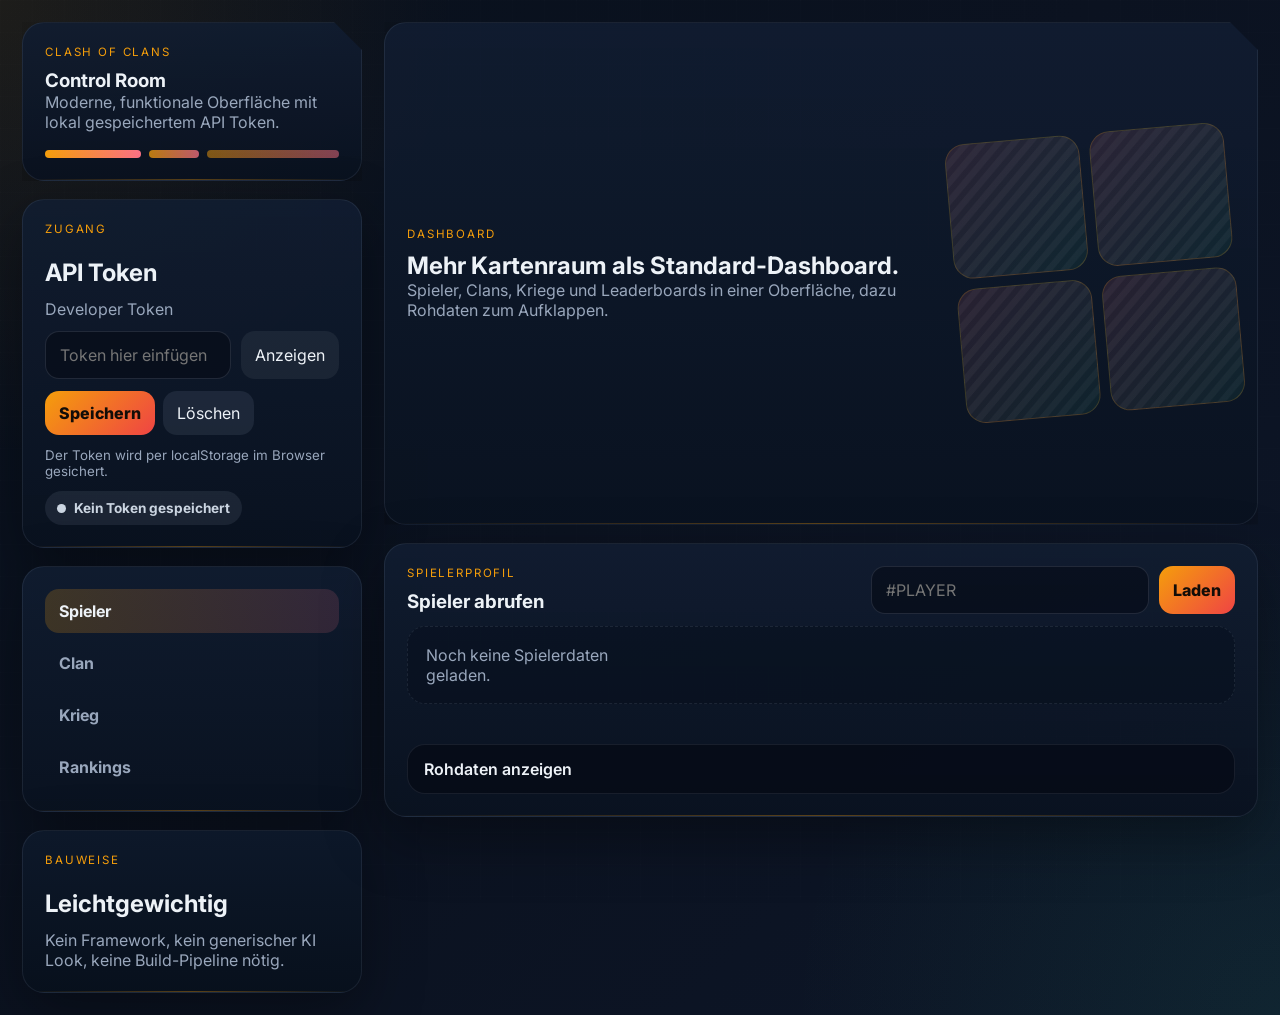
==== coc-dashboard/index.html @ 5ee80ce0 "Add files via upload" ====
<!doctype html>
<html lang="de">
<head>
  <meta charset="UTF-8" />
  <meta name="viewport" content="width=device-width, initial-scale=1.0" />
  <title>Clash Control Room</title>
  <link rel="preconnect" href="https://fonts.googleapis.com">
  <link rel="preconnect" href="https://fonts.gstatic.com" crossorigin>
  <link href="https://fonts.googleapis.com/css2?family=Inter:wght@400;500;600;700;800&display=swap" rel="stylesheet">
  <link rel="stylesheet" href="styles.css" />
</head>
<body>
  <div class="shell">
    <aside class="sidebar">
      <section class="panel cut brand">
        <div class="eyebrow">Clash of Clans</div>
        <h1>Control Room</h1>
        <p>Moderne, funktionale Oberfläche mit lokal gespeichertem API Token.</p>
        <div class="stripes"><span></span><span></span><span></span></div>
      </section>

      <section class="panel block">
        <div class="eyebrow">Zugang</div>
        <h2>API Token</h2>
        <label for="tokenInput">Developer Token</label>
        <div class="row">
          <input id="tokenInput" type="password" placeholder="Token hier einfügen" autocomplete="off">
          <button id="toggleTokenBtn" class="btn ghost" type="button">Anzeigen</button>
        </div>
        <div class="row compact">
          <button id="saveTokenBtn" class="btn primary" type="button">Speichern</button>
          <button id="clearTokenBtn" class="btn secondary" type="button">Löschen</button>
        </div>
        <small>Der Token wird per localStorage im Browser gesichert.</small>
        <div id="tokenStatus" class="pill neutral">Kein Token gespeichert</div>
      </section>

      <nav class="panel nav">
        <button class="tab active" data-target="playerPanel" type="button">Spieler</button>
        <button class="tab" data-target="clanPanel" type="button">Clan</button>
        <button class="tab" data-target="warPanel" type="button">Krieg</button>
        <button class="tab" data-target="rankingsPanel" type="button">Rankings</button>
      </nav>

      <section class="panel block note">
        <div class="eyebrow">Bauweise</div>
        <h2>Leichtgewichtig</h2>
        <p>Kein Framework, kein generischer KI Look, keine Build-Pipeline nötig.</p>
      </section>
    </aside>

    <main class="main">
      <header class="panel cut hero">
        <div>
          <div class="eyebrow">Dashboard</div>
          <h2>Mehr Kartenraum als Standard-Dashboard.</h2>
          <p>Spieler, Clans, Kriege und Leaderboards in einer Oberfläche, dazu Rohdaten zum Aufklappen.</p>
        </div>
        <div class="hero-grid" aria-hidden="true"><span></span><span></span><span></span><span></span></div>
      </header>

      <div id="globalMessage" class="message hidden"></div>

      <section id="playerPanel" class="content active">
        <div class="panel block">
          <div class="toolbar">
            <div><div class="eyebrow">Spielerprofil</div><h3>Spieler abrufen</h3></div>
            <form id="playerForm" class="row formrow"><input id="playerTagInput" type="text" placeholder="#PLAYER"><button class="btn primary" type="submit">Laden</button></form>
          </div>
          <div id="playerSummary" class="grid empty">Noch keine Spielerdaten geladen.</div>
          <div id="playerDetails"></div>
          <details class="json"><summary>Rohdaten anzeigen</summary><pre id="playerJson">{}</pre></details>
        </div>
      </section>

      <section id="clanPanel" class="content">
        <div class="panel block">
          <div class="toolbar">
            <div><div class="eyebrow">Clanprofil</div><h3>Clan und Mitglieder</h3></div>
            <form id="clanForm" class="row formrow"><input id="clanTagInput" type="text" placeholder="#CLAN"><button class="btn primary" type="submit">Laden</button></form>
          </div>
          <div id="clanSummary" class="grid empty">Noch keine Claninfos geladen.</div>
          <div id="clanMembers"></div>
          <details class="json"><summary>Clan Rohdaten</summary><pre id="clanJson">{}</pre></details>
          <details class="json"><summary>Mitglieder Rohdaten</summary><pre id="membersJson">[]</pre></details>
        </div>
      </section>

      <section id="warPanel" class="content">
        <div class="panel block">
          <div class="toolbar">
            <div><div class="eyebrow">Kriegszentrale</div><h3>Current War und CWL Gruppe</h3></div>
            <form id="warForm" class="row formrow"><input id="warClanTagInput" type="text" placeholder="#CLAN"><button class="btn primary" type="submit">Laden</button></form>
          </div>
          <div id="warSummary" class="grid empty">Noch keine Kriegsdaten geladen.</div>
          <div id="warRoster"></div>
          <details class="json"><summary>Current War Rohdaten</summary><pre id="warJson">{}</pre></details>
          <details class="json"><summary>CWL Gruppe Rohdaten</summary><pre id="leagueGroupJson">{}</pre></details>
        </div>
      </section>

      <section id="rankingsPanel" class="content">
        <div class="panel block">
          <div class="toolbar">
            <div><div class="eyebrow">Leaderboards</div><h3>Standorte und Rankings</h3></div>
            <div class="row formrow">
              <select id="locationSelect"></select>
              <button id="loadRankingsBtn" class="btn primary" type="button">Laden</button>
            </div>
          </div>
          <div class="dual">
            <section class="sub"><h4>Spieler Ranking</h4><div id="playerRankings" class="empty">Noch keine Rankingdaten geladen.</div></section>
            <section class="sub"><h4>Clan Ranking</h4><div id="clanRankings" class="empty">Noch keine Rankingdaten geladen.</div></section>
          </div>
          <details class="json"><summary>Locations Rohdaten</summary><pre id="locationsJson">[]</pre></details>
          <details class="json"><summary>Player Rankings Rohdaten</summary><pre id="playerRankingsJson">[]</pre></details>
          <details class="json"><summary>Clan Rankings Rohdaten</summary><pre id="clanRankingsJson">[]</pre></details>
        </div>
      </section>
    </main>
  </div>
  <script src="app.js"></script>
</body>
</html>
---- coc-dashboard/styles.css ----
:root {
  --bg:#0b1220; --panel:#101a2b; --panel2:#111d31; --text:#edf2f7; --muted:#99a7bc; --line:rgba(148,163,184,.12);
  --amber:#f59e0b; --rose:#fb7185; --mint:#34d399; --radius:22px; --shadow:0 20px 60px rgba(0,0,0,.35);
}
*{box-sizing:border-box} html,body{margin:0;min-height:100%;font-family:Inter,system-ui,sans-serif;color:var(--text);background:
radial-gradient(circle at top left, rgba(245,158,11,.09), transparent 28%),
radial-gradient(circle at bottom right, rgba(52,211,153,.08), transparent 30%),
linear-gradient(135deg, #08101c 0%, #0b1220 48%, #0d1628 100%)}
body::before{content:'';position:fixed;inset:0;pointer-events:none;opacity:.5;background-image:linear-gradient(rgba(255,255,255,.02) 1px, transparent 1px),linear-gradient(90deg, rgba(255,255,255,.02) 1px, transparent 1px);background-size:32px 32px}
button,input,select{font:inherit} button{cursor:pointer}
.shell{display:grid;grid-template-columns:340px minmax(0,1fr);gap:22px;padding:22px}
.sidebar{position:sticky;top:22px;align-self:start;display:grid;gap:18px}.main{display:grid;gap:18px;min-width:0}
.panel{position:relative;background:linear-gradient(180deg, rgba(17,29,49,.9), rgba(10,18,32,.94));border:1px solid var(--line);border-radius:var(--radius);box-shadow:var(--shadow);overflow:hidden}
.panel::after{content:'';position:absolute;left:0;right:0;bottom:0;height:1px;background:linear-gradient(90deg, transparent, rgba(245,158,11,.35), transparent)}
.cut{clip-path:polygon(0 0, calc(100% - 28px) 0, 100% 28px, 100% 100%, 0 100%)}
.block,.hero,.brand,.nav{padding:22px}.eyebrow{text-transform:uppercase;letter-spacing:.16em;font-size:.72rem;color:var(--amber);margin-bottom:10px} h1,h2,h3,h4,p{margin:0}
p,small,label,.empty,.ranking-name span,.metric-label{color:var(--muted)} .block{display:grid;gap:12px}
.row{display:flex;gap:10px}.compact{gap:8px}.formrow{align-items:stretch}
input,select{width:100%;border:1px solid rgba(148,163,184,.18);border-radius:14px;background:rgba(7,13,25,.72);color:var(--text);padding:13px 14px;outline:none}
input:focus,select:focus{border-color:rgba(245,158,11,.45);box-shadow:0 0 0 4px rgba(245,158,11,.12)}
.btn,.tab{border:none;border-radius:14px;padding:12px 14px;transition:.15s transform ease,.15s background ease}.btn:hover,.tab:hover{transform:translateY(-1px)}
.btn.primary{background:linear-gradient(135deg,var(--amber),#ef4444);color:#120d08;font-weight:800}.btn.secondary{background:rgba(148,163,184,.12);color:var(--text)}.btn.ghost{background:rgba(255,255,255,.06);color:var(--text);white-space:nowrap}
.pill{display:inline-flex;align-items:center;gap:8px;width:fit-content;padding:9px 12px;border-radius:999px;font-size:.85rem;font-weight:700}.pill::before{content:'';width:9px;height:9px;border-radius:50%;background:currentColor}.pill.neutral{color:#cbd5e1;background:rgba(148,163,184,.12)}.pill.success{color:#5eead4;background:rgba(16,185,129,.16)}
.nav{display:grid;gap:8px}.tab{text-align:left;background:transparent;color:var(--muted);font-weight:700}.tab.active{background:linear-gradient(90deg, rgba(245,158,11,.2), rgba(251,113,133,.15));color:var(--text)}
.note{background:linear-gradient(180deg, rgba(14,25,43,.92), rgba(8,16,28,.94))}.brand p{max-width:28ch}.stripes{display:flex;gap:8px;margin-top:18px}.stripes span{display:block;height:8px;border-radius:999px;background:linear-gradient(90deg,var(--amber),var(--rose))}.stripes span:nth-child(1){width:35%}.stripes span:nth-child(2){width:18%;opacity:.75}.stripes span:nth-child(3){width:48%;opacity:.5}
.hero{display:grid;grid-template-columns:minmax(0,1.4fr) 280px;gap:20px;align-items:center}.hero-grid{display:grid;grid-template-columns:repeat(2,1fr);gap:10px;transform:rotate(-5deg)}.hero-grid span{aspect-ratio:1;border-radius:20px;border:1px solid rgba(245,158,11,.18);background:linear-gradient(135deg, rgba(251,113,133,.12), rgba(52,211,153,.08)), repeating-linear-gradient(135deg, rgba(255,255,255,.04) 0 6px, transparent 6px 12px)}
.message{border-radius:16px;border:1px solid rgba(245,158,11,.2);background:rgba(15,23,42,.92);padding:14px 16px}.message.hidden{display:none}.message.error{border-color:rgba(244,63,94,.25)}.message.success{border-color:rgba(16,185,129,.25)}
.content{display:none}.content.active{display:block}.toolbar{display:flex;justify-content:space-between;gap:16px;align-items:start}
.grid{display:grid;grid-template-columns:repeat(4,minmax(0,1fr));gap:12px}.metric{padding:16px;border-radius:18px;background:linear-gradient(180deg, rgba(255,255,255,.03), rgba(255,255,255,.01));border:1px solid rgba(148,163,184,.12)}.metric strong{font-size:1.12rem;line-height:1.3}.metric-label{display:block;font-size:.82rem;margin-bottom:8px}.empty{padding:18px;border-radius:18px;background:rgba(7,13,25,.4);border:1px dashed rgba(148,163,184,.14)}
.info{display:grid;gap:12px;margin-top:18px}.card{background:rgba(7,13,25,.42);border:1px solid rgba(148,163,184,.12);border-radius:18px;padding:16px}.card ul{margin:10px 0 0;padding-left:18px}.card li+li{margin-top:6px}
.table{margin-top:18px;border:1px solid rgba(148,163,184,.12);border-radius:18px;overflow:hidden}.thead,.tr{display:grid;grid-template-columns:86px 1.2fr .8fr .6fr .6fr;gap:12px;padding:12px 14px}.thead{background:rgba(255,255,255,.04);font-size:.82rem;color:var(--muted)}.tr{border-top:1px solid rgba(148,163,184,.08)}.badge{display:inline-flex;align-items:center;justify-content:center;min-width:52px;padding:6px 10px;border-radius:999px;background:rgba(245,158,11,.14);color:#ffd48a;font-weight:700}
.dual{display:grid;grid-template-columns:repeat(2,minmax(0,1fr));gap:16px}.sub{background:rgba(7,13,25,.42);border:1px solid rgba(148,163,184,.12);border-radius:18px;padding:16px}.sub h4{margin-bottom:12px}.ranking-list{display:grid;gap:10px}.ranking{display:grid;grid-template-columns:64px 1fr auto;gap:12px;align-items:center;padding:12px 14px;border-radius:16px;background:rgba(255,255,255,.03);border:1px solid rgba(148,163,184,.08)}.ranking-value{text-align:right;font-weight:700}.ranking-name strong{display:block}
.json{margin-top:16px;border-radius:18px;background:rgba(6,10,20,.66);border:1px solid rgba(148,163,184,.12);overflow:hidden}.json summary{list-style:none;cursor:pointer;padding:14px 16px;font-weight:600}.json summary::-webkit-details-marker{display:none}pre{margin:0;padding:0 16px 16px;white-space:pre-wrap;word-break:break-word;color:#cbd5e1;font-size:.84rem}
.hidden{display:none!important}
@media (max-width:1200px){.shell{grid-template-columns:1fr}.sidebar{position:static}.hero{grid-template-columns:1fr}}
@media (max-width:820px){.grid,.dual{grid-template-columns:1fr}.toolbar,.row{flex-direction:column}.thead,.tr{grid-template-columns:repeat(2,minmax(0,1fr))}}
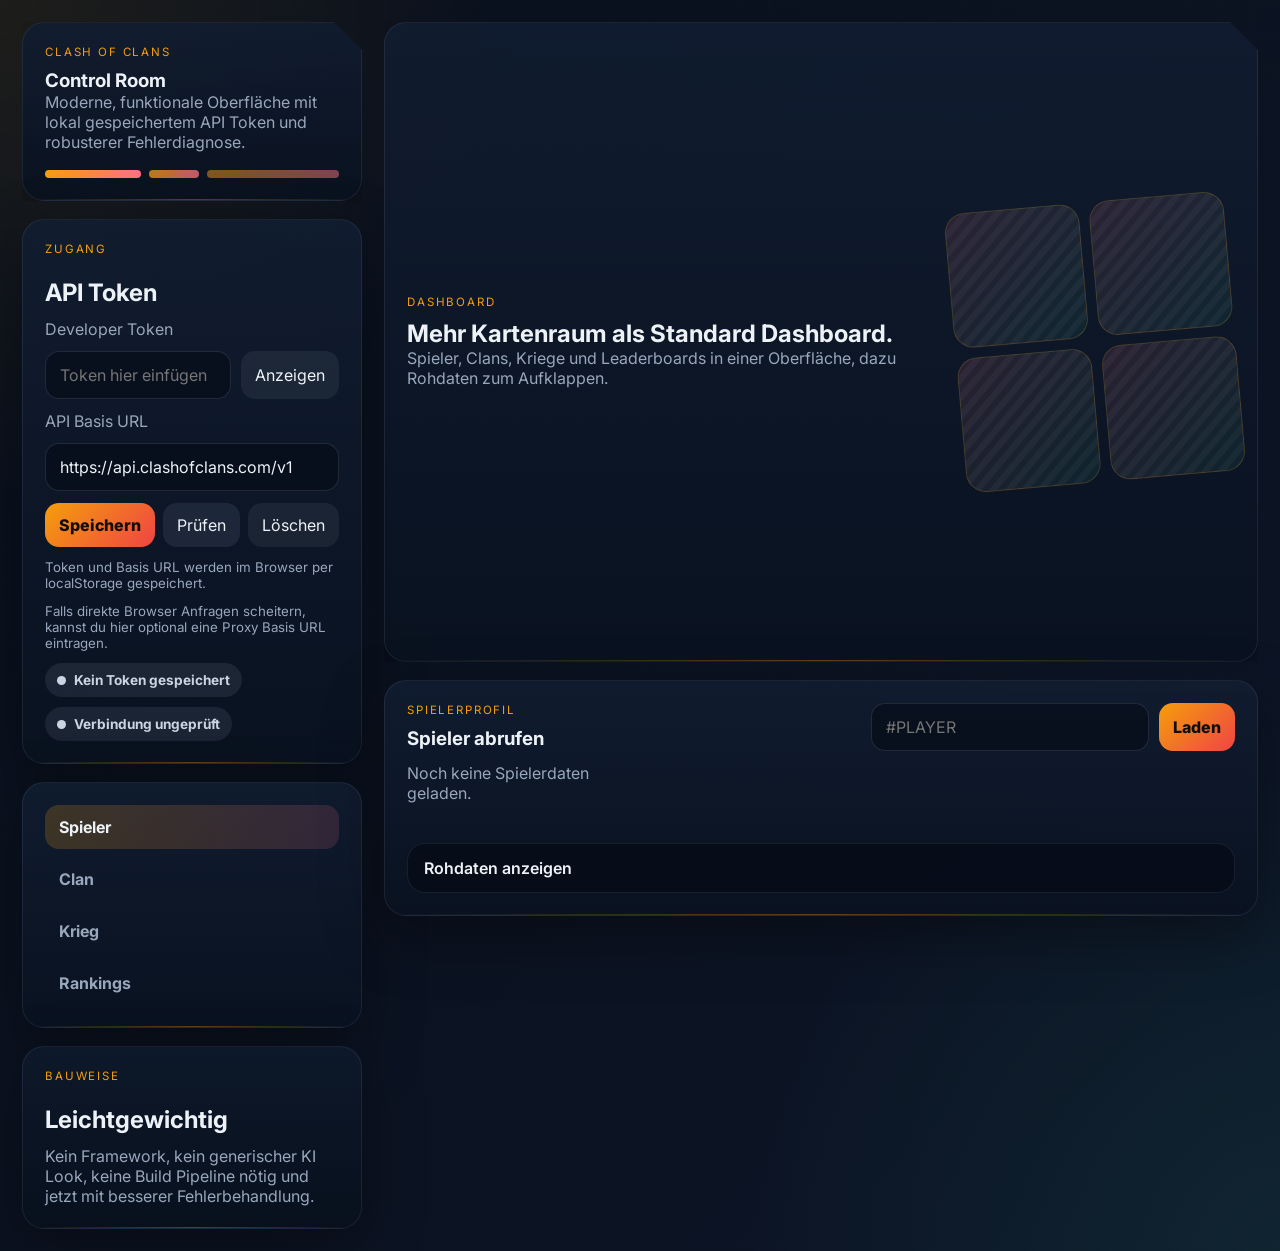
==== commit 35de3215: "Add files via upload" ====
--- a/coc-dashboard/index.html
+++ b/coc-dashboard/index.html
@@ -15,7 +15,7 @@
       <section class="panel cut brand">
         <div class="eyebrow">Clash of Clans</div>
         <h1>Control Room</h1>
-        <p>Moderne, funktionale Oberfläche mit lokal gespeichertem API Token.</p>
+        <p>Moderne, funktionale Oberfläche mit lokal gespeichertem API Token und robusterer Fehlerdiagnose.</p>
         <div class="stripes"><span></span><span></span><span></span></div>
       </section>
 
@@ -23,16 +23,27 @@
         <div class="eyebrow">Zugang</div>
         <h2>API Token</h2>
         <label for="tokenInput">Developer Token</label>
-        <div class="row">
+        <div class="row split-row">
           <input id="tokenInput" type="password" placeholder="Token hier einfügen" autocomplete="off">
           <button id="toggleTokenBtn" class="btn ghost" type="button">Anzeigen</button>
         </div>
-        <div class="row compact">
+
+        <label for="apiBaseInput">API Basis URL</label>
+        <input id="apiBaseInput" type="text" placeholder="https://api.clashofclans.com/v1" autocomplete="off">
+
+        <div class="row compact action-grid">
           <button id="saveTokenBtn" class="btn primary" type="button">Speichern</button>
-          <button id="clearTokenBtn" class="btn secondary" type="button">Löschen</button>
+          <button id="validateTokenBtn" class="btn secondary" type="button">Prüfen</button>
+          <button id="clearTokenBtn" class="btn ghost" type="button">Löschen</button>
         </div>
-        <small>Der Token wird per localStorage im Browser gesichert.</small>
-        <div id="tokenStatus" class="pill neutral">Kein Token gespeichert</div>
+
+        <small>Token und Basis URL werden im Browser per localStorage gespeichert.</small>
+        <small>Falls direkte Browser Anfragen scheitern, kannst du hier optional eine Proxy Basis URL eintragen.</small>
+
+        <div class="status-stack">
+          <div id="tokenStatus" class="pill neutral">Kein Token gespeichert</div>
+          <div id="connectionStatus" class="pill neutral">Verbindung ungeprüft</div>
+        </div>
       </section>
 
       <nav class="panel nav">
@@ -45,7 +56,7 @@
       <section class="panel block note">
         <div class="eyebrow">Bauweise</div>
         <h2>Leichtgewichtig</h2>
-        <p>Kein Framework, kein generischer KI Look, keine Build-Pipeline nötig.</p>
+        <p>Kein Framework, kein generischer KI Look, keine Build Pipeline nötig und jetzt mit besserer Fehlerbehandlung.</p>
       </section>
     </aside>
 
@@ -53,7 +64,7 @@
       <header class="panel cut hero">
         <div>
           <div class="eyebrow">Dashboard</div>
-          <h2>Mehr Kartenraum als Standard-Dashboard.</h2>
+          <h2>Mehr Kartenraum als Standard Dashboard.</h2>
           <p>Spieler, Clans, Kriege und Leaderboards in einer Oberfläche, dazu Rohdaten zum Aufklappen.</p>
         </div>
         <div class="hero-grid" aria-hidden="true"><span></span><span></span><span></span><span></span></div>
--- a/coc-dashboard/styles.css
+++ b/coc-dashboard/styles.css
@@ -1,36 +1,382 @@
 :root {
-  --bg:#0b1220; --panel:#101a2b; --panel2:#111d31; --text:#edf2f7; --muted:#99a7bc; --line:rgba(148,163,184,.12);
-  --amber:#f59e0b; --rose:#fb7185; --mint:#34d399; --radius:22px; --shadow:0 20px 60px rgba(0,0,0,.35);
-}
-*{box-sizing:border-box} html,body{margin:0;min-height:100%;font-family:Inter,system-ui,sans-serif;color:var(--text);background:
-radial-gradient(circle at top left, rgba(245,158,11,.09), transparent 28%),
-radial-gradient(circle at bottom right, rgba(52,211,153,.08), transparent 30%),
-linear-gradient(135deg, #08101c 0%, #0b1220 48%, #0d1628 100%)}
-body::before{content:'';position:fixed;inset:0;pointer-events:none;opacity:.5;background-image:linear-gradient(rgba(255,255,255,.02) 1px, transparent 1px),linear-gradient(90deg, rgba(255,255,255,.02) 1px, transparent 1px);background-size:32px 32px}
-button,input,select{font:inherit} button{cursor:pointer}
-.shell{display:grid;grid-template-columns:340px minmax(0,1fr);gap:22px;padding:22px}
-.sidebar{position:sticky;top:22px;align-self:start;display:grid;gap:18px}.main{display:grid;gap:18px;min-width:0}
-.panel{position:relative;background:linear-gradient(180deg, rgba(17,29,49,.9), rgba(10,18,32,.94));border:1px solid var(--line);border-radius:var(--radius);box-shadow:var(--shadow);overflow:hidden}
-.panel::after{content:'';position:absolute;left:0;right:0;bottom:0;height:1px;background:linear-gradient(90deg, transparent, rgba(245,158,11,.35), transparent)}
-.cut{clip-path:polygon(0 0, calc(100% - 28px) 0, 100% 28px, 100% 100%, 0 100%)}
-.block,.hero,.brand,.nav{padding:22px}.eyebrow{text-transform:uppercase;letter-spacing:.16em;font-size:.72rem;color:var(--amber);margin-bottom:10px} h1,h2,h3,h4,p{margin:0}
-p,small,label,.empty,.ranking-name span,.metric-label{color:var(--muted)} .block{display:grid;gap:12px}
-.row{display:flex;gap:10px}.compact{gap:8px}.formrow{align-items:stretch}
-input,select{width:100%;border:1px solid rgba(148,163,184,.18);border-radius:14px;background:rgba(7,13,25,.72);color:var(--text);padding:13px 14px;outline:none}
-input:focus,select:focus{border-color:rgba(245,158,11,.45);box-shadow:0 0 0 4px rgba(245,158,11,.12)}
-.btn,.tab{border:none;border-radius:14px;padding:12px 14px;transition:.15s transform ease,.15s background ease}.btn:hover,.tab:hover{transform:translateY(-1px)}
-.btn.primary{background:linear-gradient(135deg,var(--amber),#ef4444);color:#120d08;font-weight:800}.btn.secondary{background:rgba(148,163,184,.12);color:var(--text)}.btn.ghost{background:rgba(255,255,255,.06);color:var(--text);white-space:nowrap}
-.pill{display:inline-flex;align-items:center;gap:8px;width:fit-content;padding:9px 12px;border-radius:999px;font-size:.85rem;font-weight:700}.pill::before{content:'';width:9px;height:9px;border-radius:50%;background:currentColor}.pill.neutral{color:#cbd5e1;background:rgba(148,163,184,.12)}.pill.success{color:#5eead4;background:rgba(16,185,129,.16)}
-.nav{display:grid;gap:8px}.tab{text-align:left;background:transparent;color:var(--muted);font-weight:700}.tab.active{background:linear-gradient(90deg, rgba(245,158,11,.2), rgba(251,113,133,.15));color:var(--text)}
-.note{background:linear-gradient(180deg, rgba(14,25,43,.92), rgba(8,16,28,.94))}.brand p{max-width:28ch}.stripes{display:flex;gap:8px;margin-top:18px}.stripes span{display:block;height:8px;border-radius:999px;background:linear-gradient(90deg,var(--amber),var(--rose))}.stripes span:nth-child(1){width:35%}.stripes span:nth-child(2){width:18%;opacity:.75}.stripes span:nth-child(3){width:48%;opacity:.5}
-.hero{display:grid;grid-template-columns:minmax(0,1.4fr) 280px;gap:20px;align-items:center}.hero-grid{display:grid;grid-template-columns:repeat(2,1fr);gap:10px;transform:rotate(-5deg)}.hero-grid span{aspect-ratio:1;border-radius:20px;border:1px solid rgba(245,158,11,.18);background:linear-gradient(135deg, rgba(251,113,133,.12), rgba(52,211,153,.08)), repeating-linear-gradient(135deg, rgba(255,255,255,.04) 0 6px, transparent 6px 12px)}
-.message{border-radius:16px;border:1px solid rgba(245,158,11,.2);background:rgba(15,23,42,.92);padding:14px 16px}.message.hidden{display:none}.message.error{border-color:rgba(244,63,94,.25)}.message.success{border-color:rgba(16,185,129,.25)}
-.content{display:none}.content.active{display:block}.toolbar{display:flex;justify-content:space-between;gap:16px;align-items:start}
-.grid{display:grid;grid-template-columns:repeat(4,minmax(0,1fr));gap:12px}.metric{padding:16px;border-radius:18px;background:linear-gradient(180deg, rgba(255,255,255,.03), rgba(255,255,255,.01));border:1px solid rgba(148,163,184,.12)}.metric strong{font-size:1.12rem;line-height:1.3}.metric-label{display:block;font-size:.82rem;margin-bottom:8px}.empty{padding:18px;border-radius:18px;background:rgba(7,13,25,.4);border:1px dashed rgba(148,163,184,.14)}
-.info{display:grid;gap:12px;margin-top:18px}.card{background:rgba(7,13,25,.42);border:1px solid rgba(148,163,184,.12);border-radius:18px;padding:16px}.card ul{margin:10px 0 0;padding-left:18px}.card li+li{margin-top:6px}
-.table{margin-top:18px;border:1px solid rgba(148,163,184,.12);border-radius:18px;overflow:hidden}.thead,.tr{display:grid;grid-template-columns:86px 1.2fr .8fr .6fr .6fr;gap:12px;padding:12px 14px}.thead{background:rgba(255,255,255,.04);font-size:.82rem;color:var(--muted)}.tr{border-top:1px solid rgba(148,163,184,.08)}.badge{display:inline-flex;align-items:center;justify-content:center;min-width:52px;padding:6px 10px;border-radius:999px;background:rgba(245,158,11,.14);color:#ffd48a;font-weight:700}
-.dual{display:grid;grid-template-columns:repeat(2,minmax(0,1fr));gap:16px}.sub{background:rgba(7,13,25,.42);border:1px solid rgba(148,163,184,.12);border-radius:18px;padding:16px}.sub h4{margin-bottom:12px}.ranking-list{display:grid;gap:10px}.ranking{display:grid;grid-template-columns:64px 1fr auto;gap:12px;align-items:center;padding:12px 14px;border-radius:16px;background:rgba(255,255,255,.03);border:1px solid rgba(148,163,184,.08)}.ranking-value{text-align:right;font-weight:700}.ranking-name strong{display:block}
-.json{margin-top:16px;border-radius:18px;background:rgba(6,10,20,.66);border:1px solid rgba(148,163,184,.12);overflow:hidden}.json summary{list-style:none;cursor:pointer;padding:14px 16px;font-weight:600}.json summary::-webkit-details-marker{display:none}pre{margin:0;padding:0 16px 16px;white-space:pre-wrap;word-break:break-word;color:#cbd5e1;font-size:.84rem}
-.hidden{display:none!important}
-@media (max-width:1200px){.shell{grid-template-columns:1fr}.sidebar{position:static}.hero{grid-template-columns:1fr}}
-@media (max-width:820px){.grid,.dual{grid-template-columns:1fr}.toolbar,.row{flex-direction:column}.thead,.tr{grid-template-columns:repeat(2,minmax(0,1fr))}}
+  --bg:#0b1220;
+  --panel:#101a2b;
+  --panel2:#111d31;
+  --text:#edf2f7;
+  --muted:#99a7bc;
+  --line:rgba(148,163,184,.12);
+  --amber:#f59e0b;
+  --rose:#fb7185;
+  --mint:#34d399;
+  --radius:22px;
+  --shadow:0 20px 60px rgba(0,0,0,.35);
+}
+
+* { box-sizing:border-box; }
+html, body {
+  margin:0;
+  min-height:100%;
+  font-family:Inter, system-ui, sans-serif;
+  color:var(--text);
+  background:
+    radial-gradient(circle at top left, rgba(245,158,11,.09), transparent 28%),
+    radial-gradient(circle at bottom right, rgba(52,211,153,.08), transparent 30%),
+    linear-gradient(135deg, #08101c 0%, #0b1220 48%, #0d1628 100%);
+}
+body::before {
+  content:'';
+  position:fixed;
+  inset:0;
+  pointer-events:none;
+  opacity:.5;
+  background-image:
+    linear-gradient(rgba(255,255,255,.02) 1px, transparent 1px),
+    linear-gradient(90deg, rgba(255,255,255,.02) 1px, transparent 1px);
+  background-size:32px 32px;
+}
+button, input, select { font:inherit; }
+button { cursor:pointer; }
+
+.shell {
+  display:grid;
+  grid-template-columns:340px minmax(0,1fr);
+  gap:22px;
+  padding:22px;
+}
+.sidebar {
+  position:sticky;
+  top:22px;
+  align-self:start;
+  display:grid;
+  gap:18px;
+}
+.main {
+  display:grid;
+  gap:18px;
+  min-width:0;
+}
+.panel {
+  position:relative;
+  background:linear-gradient(180deg, rgba(17,29,49,.9), rgba(10,18,32,.94));
+  border:1px solid var(--line);
+  border-radius:var(--radius);
+  box-shadow:var(--shadow);
+  overflow:hidden;
+}
+.panel::after {
+  content:'';
+  position:absolute;
+  left:0;
+  right:0;
+  bottom:0;
+  height:1px;
+  background:linear-gradient(90deg, transparent, rgba(245,158,11,.35), transparent);
+}
+.cut {
+  clip-path:polygon(0 0, calc(100% - 28px) 0, 100% 28px, 100% 100%, 0 100%);
+}
+.block, .hero, .brand, .nav { padding:22px; }
+.eyebrow {
+  text-transform:uppercase;
+  letter-spacing:.16em;
+  font-size:.72rem;
+  color:var(--amber);
+  margin-bottom:10px;
+}
+h1, h2, h3, h4, p { margin:0; }
+p, small, label, .empty, .ranking-name span, .metric-label { color:var(--muted); }
+.block { display:grid; gap:12px; }
+
+.row {
+  display:flex;
+  gap:10px;
+}
+.compact { gap:8px; }
+.formrow { align-items:stretch; }
+.action-grid > * { flex:1; }
+.split-row > input { flex:1; }
+.status-stack {
+  display:flex;
+  flex-wrap:wrap;
+  gap:10px;
+}
+
+input, select {
+  width:100%;
+  border:1px solid rgba(148,163,184,.18);
+  border-radius:14px;
+  background:rgba(7,13,25,.72);
+  color:var(--text);
+  padding:13px 14px;
+  outline:none;
+}
+input:focus, select:focus {
+  border-color:rgba(245,158,11,.45);
+  box-shadow:0 0 0 4px rgba(245,158,11,.12);
+}
+.btn, .tab {
+  border:none;
+  border-radius:14px;
+  padding:12px 14px;
+  transition:.15s transform ease, .15s background ease, .15s opacity ease;
+}
+.btn:hover, .tab:hover { transform:translateY(-1px); }
+.btn:disabled {
+  opacity:.55;
+  cursor:progress;
+  transform:none;
+}
+.btn.primary {
+  background:linear-gradient(135deg, var(--amber), #ef4444);
+  color:#120d08;
+  font-weight:800;
+}
+.btn.secondary {
+  background:rgba(148,163,184,.12);
+  color:var(--text);
+}
+.btn.ghost {
+  background:rgba(255,255,255,.06);
+  color:var(--text);
+  white-space:nowrap;
+}
+
+.pill {
+  display:inline-flex;
+  align-items:center;
+  gap:8px;
+  width:fit-content;
+  padding:9px 12px;
+  border-radius:999px;
+  font-size:.85rem;
+  font-weight:700;
+}
+.pill::before {
+  content:'';
+  width:9px;
+  height:9px;
+  border-radius:50%;
+  background:currentColor;
+}
+.pill.neutral {
+  color:#cbd5e1;
+  background:rgba(148,163,184,.12);
+}
+.pill.success {
+  color:#5eead4;
+  background:rgba(16,185,129,.16);
+}
+.pill.error {
+  color:#fda4af;
+  background:rgba(225,29,72,.14);
+}
+
+.nav {
+  display:grid;
+  gap:8px;
+}
+.tab {
+  text-align:left;
+  background:transparent;
+  color:var(--muted);
+  font-weight:700;
+}
+.tab.active {
+  background:linear-gradient(90deg, rgba(245,158,11,.2), rgba(251,113,133,.15));
+  color:var(--text);
+}
+
+.note {
+  background:linear-gradient(180deg, rgba(14,25,43,.92), rgba(8,16,28,.94));
+}
+.brand p { max-width:30ch; }
+.stripes {
+  display:flex;
+  gap:8px;
+  margin-top:18px;
+}
+.stripes span {
+  display:block;
+  height:8px;
+  border-radius:999px;
+  background:linear-gradient(90deg, var(--amber), var(--rose));
+}
+.stripes span:nth-child(1) { width:35%; }
+.stripes span:nth-child(2) { width:18%; opacity:.75; }
+.stripes span:nth-child(3) { width:48%; opacity:.5; }
+
+.hero {
+  display:grid;
+  grid-template-columns:minmax(0,1.4fr) 280px;
+  gap:20px;
+  align-items:center;
+}
+.hero-grid {
+  display:grid;
+  grid-template-columns:repeat(2, 1fr);
+  gap:10px;
+  transform:rotate(-5deg);
+}
+.hero-grid span {
+  aspect-ratio:1;
+  border-radius:20px;
+  border:1px solid rgba(245,158,11,.18);
+  background:
+    linear-gradient(135deg, rgba(251,113,133,.12), rgba(52,211,153,.08)),
+    repeating-linear-gradient(135deg, rgba(255,255,255,.04) 0 6px, transparent 6px 12px);
+}
+
+.message {
+  border-radius:16px;
+  border:1px solid rgba(245,158,11,.2);
+  background:rgba(15,23,42,.92);
+  padding:14px 16px;
+}
+.message.hidden { display:none; }
+.message.error { border-color:rgba(244,63,94,.25); }
+.message.success { border-color:rgba(16,185,129,.25); }
+.message.info { border-color:rgba(59,130,246,.25); }
+
+.content { display:none; }
+.content.active { display:block; }
+.toolbar {
+  display:flex;
+  justify-content:space-between;
+  gap:16px;
+  align-items:start;
+}
+.grid {
+  display:grid;
+  grid-template-columns:repeat(4, minmax(0, 1fr));
+  gap:12px;
+}
+.metric {
+  padding:16px;
+  border-radius:18px;
+  background:rgba(7,13,25,.42);
+  border:1px solid rgba(148,163,184,.12);
+}
+.metric strong {
+  display:block;
+  margin-top:8px;
+  font-size:1.05rem;
+}
+.info {
+  margin-top:18px;
+  display:grid;
+  grid-template-columns:repeat(2, minmax(0, 1fr));
+  gap:16px;
+}
+.card {
+  background:rgba(7,13,25,.42);
+  border:1px solid rgba(148,163,184,.12);
+  border-radius:18px;
+  padding:16px;
+}
+.card h4 { margin-bottom:12px; }
+.card ul {
+  list-style:none;
+  margin:0;
+  padding:0;
+  display:grid;
+  gap:8px;
+}
+.card li {
+  padding:10px 12px;
+  border-radius:12px;
+  background:rgba(255,255,255,.03);
+}
+
+.table {
+  margin-top:18px;
+  border:1px solid rgba(148,163,184,.12);
+  border-radius:18px;
+  overflow:hidden;
+}
+.thead, .tr {
+  display:grid;
+  grid-template-columns:86px 1.2fr .8fr .6fr .6fr;
+  gap:12px;
+  padding:12px 14px;
+}
+.thead {
+  background:rgba(255,255,255,.04);
+  font-size:.82rem;
+  color:var(--muted);
+}
+.tr { border-top:1px solid rgba(148,163,184,.08); }
+.badge {
+  display:inline-flex;
+  align-items:center;
+  justify-content:center;
+  min-width:52px;
+  padding:6px 10px;
+  border-radius:999px;
+  background:rgba(245,158,11,.14);
+  color:#ffd48a;
+  font-weight:700;
+}
+.dual {
+  display:grid;
+  grid-template-columns:repeat(2, minmax(0,1fr));
+  gap:16px;
+}
+.sub {
+  background:rgba(7,13,25,.42);
+  border:1px solid rgba(148,163,184,.12);
+  border-radius:18px;
+  padding:16px;
+}
+.sub h4 { margin-bottom:12px; }
+.ranking-list { display:grid; gap:10px; }
+.ranking {
+  display:grid;
+  grid-template-columns:64px 1fr auto;
+  gap:12px;
+  align-items:center;
+  padding:12px 14px;
+  border-radius:16px;
+  background:rgba(255,255,255,.03);
+  border:1px solid rgba(148,163,184,.08);
+}
+.ranking-value {
+  text-align:right;
+  font-weight:700;
+}
+.ranking-name strong { display:block; }
+
+.json {
+  margin-top:16px;
+  border-radius:18px;
+  background:rgba(6,10,20,.66);
+  border:1px solid rgba(148,163,184,.12);
+  overflow:hidden;
+}
+.json summary {
+  list-style:none;
+  cursor:pointer;
+  padding:14px 16px;
+  font-weight:600;
+}
+.json summary::-webkit-details-marker { display:none; }
+pre {
+  margin:0;
+  padding:0 16px 16px;
+  white-space:pre-wrap;
+  word-break:break-word;
+  color:#cbd5e1;
+  font-size:.84rem;
+}
+.hidden { display:none !important; }
+
+@media (max-width:1200px) {
+  .shell { grid-template-columns:1fr; }
+  .sidebar { position:static; }
+  .hero { grid-template-columns:1fr; }
+}
+
+@media (max-width:820px) {
+  .grid, .dual, .info { grid-template-columns:1fr; }
+  .toolbar, .row { flex-direction:column; }
+  .thead, .tr { grid-template-columns:repeat(2, minmax(0,1fr)); }
+}
